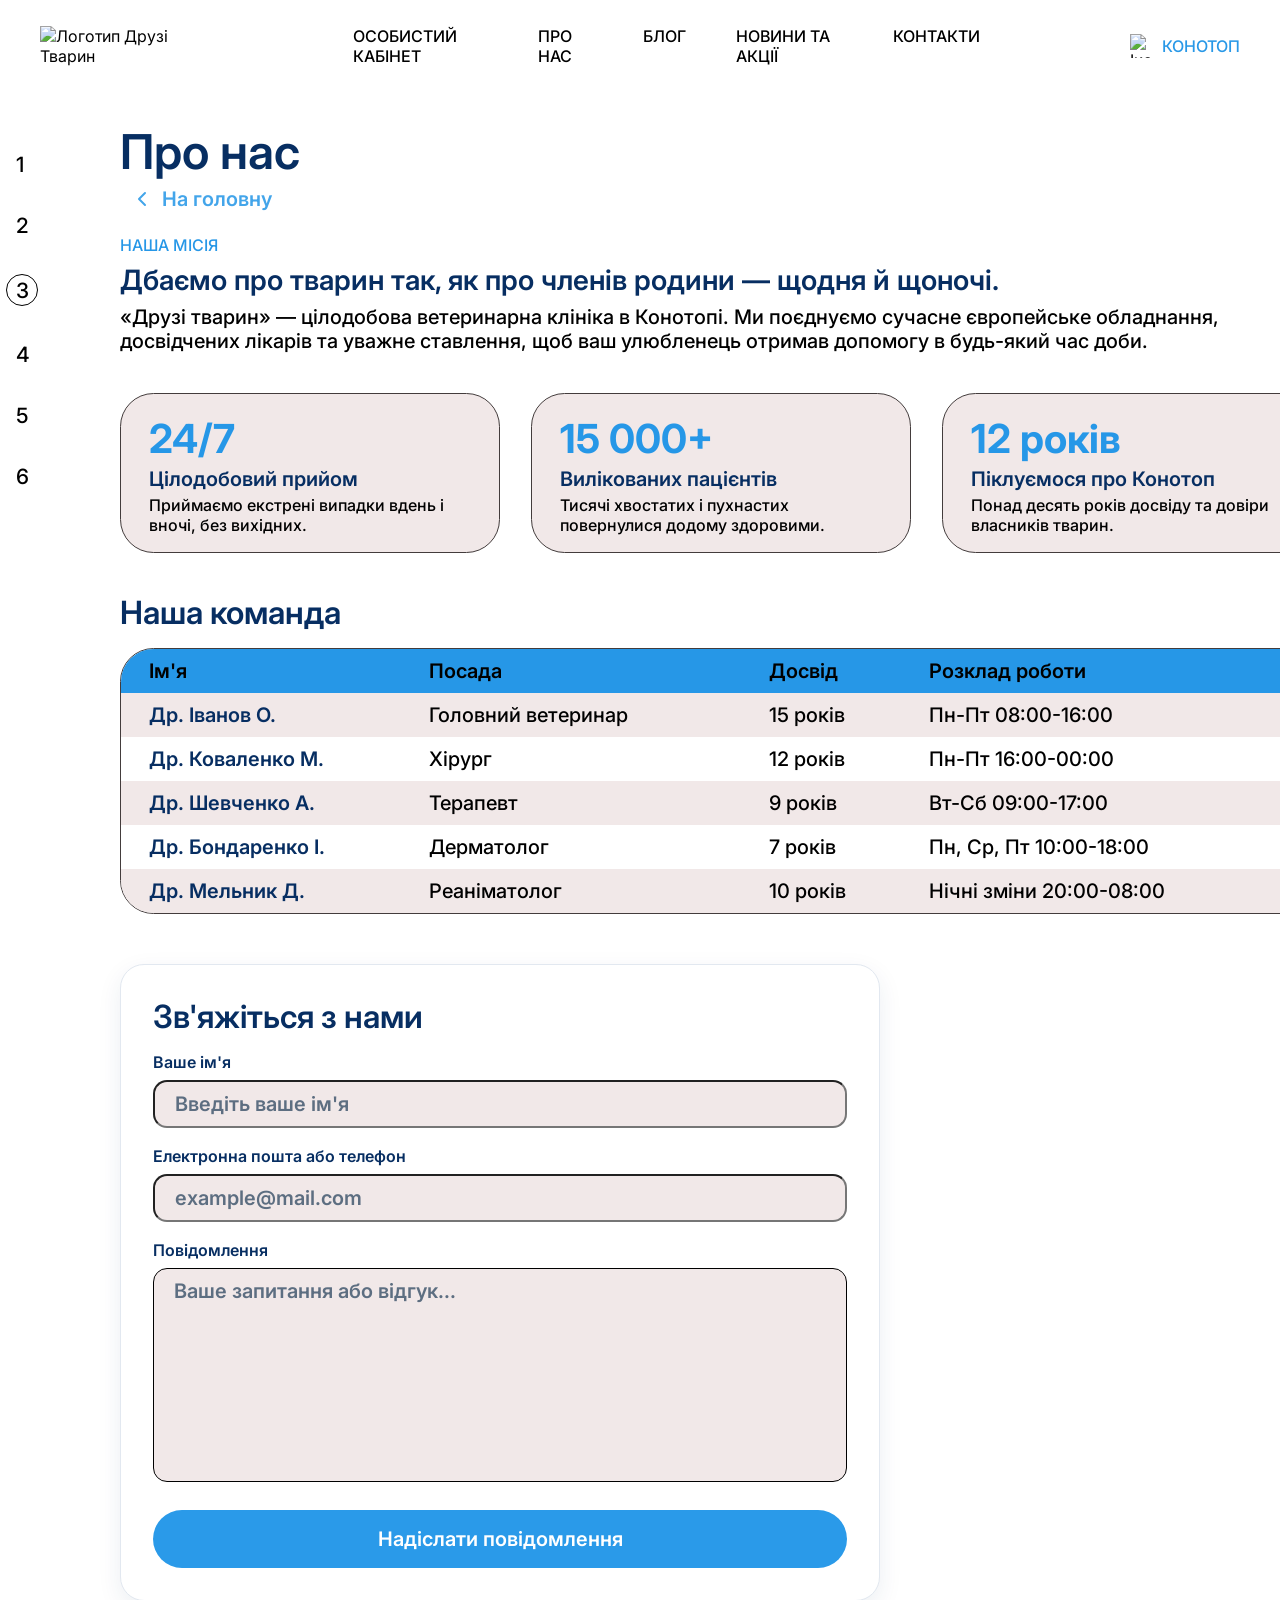
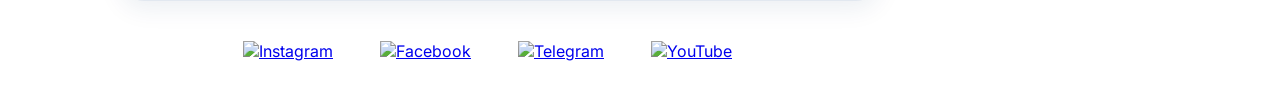
==== Lab з веб-дизайну/about.html @ 3759b16b "Add files via upload" ====
<!DOCTYPE html>
<html lang="uk">

<head>
  <meta charset="UTF-8">
  <meta name="viewport" content="width=device-width, initial-scale=1.0">
  <title>Про нас | Друзі Тварин</title>
  <link href="https://fonts.googleapis.com/css2?family=Inter:wght@500;600;700&display=swap" rel="stylesheet">
  <link rel="stylesheet" href="style.css">
</head>

<body>

  <!-- Шапка сайту (повністю ідентична головній сторінці) -->
  <header class="header">
    <div class="logo">
      <img src="logo.png" alt="Логотип Друзі Тварин">
    </div>
    <nav class="navigation">
      <ul>
        <li><a href="#">ОСОБИСТИЙ КАБІНЕТ</a></li>
        <li><a href="about.html">ПРО НАС</a></li>
        <li><a href="#">БЛОГ</a></li>
        <li><a href="#">НОВИНИ ТА АКЦІЇ</a></li>
        <li><a href="contacts.html">КОНТАКТИ</a></li>
      </ul>
    </nav>
    <div class="location">
      <img src="location-icon.png" alt="Іконка локації">
      <a href="#">КОНОТОП</a>
    </div>
  </header>

  <!-- Основний контент сторінки "Про нас" -->
  <main class="about-container">
<!-- Бокове меню (пагінація) -->
<aside class="sidebar">
  <nav>
    <ul>
      <li><a href="index.html">1</a></li>
      <li><a href="page2.html">2</a></li>
      <li class="circle is-active"><a href="about.html">3</a></li>
      <li><a href="contacts.html">4</a></li>
      <li><a href="recording.html">5</a></li>
      <li><a href="#">6</a></li>
    </ul>
  </nav>
</aside>
    <h1 class="page-title">Про нас</h1>

    <!-- Кнопка назад -->
    <a href="index.html" class="back-link">
      <!-- Векторна стрілочка з Figma -->
      <svg width="24" height="24" viewBox="0 0 24 24" fill="none" xmlns="http://www.w3.org/2000/svg">
        <path d="M15 18L9 12L15 6" stroke="#43A5EA" stroke-width="2" stroke-linecap="round" stroke-linejoin="round" />
      </svg>
      На головну
    </a>

    <!-- Секція: Наша місія -->
    <section class="mission-section">
      <span class="mission-label">НАША МІСІЯ</span>
      <h2 class="mission-heading">Дбаємо про тварин так, як про членів родини — щодня й щоночі.</h2>
      <p class="mission-text">«Друзі тварин» — цілодобова ветеринарна клініка в Конотопі. Ми поєднуємо сучасне
        європейське обладнання, досвідчених лікарів та уважне ставлення, щоб ваш улюбленець отримав допомогу в будь-який
        час доби.</p>
    </section>

    <!-- Секція: Факти (3 картки) -->
    <section class="facts-section">
      <div class="fact-card">
        <span class="fact-num">24/7</span>
        <h3 class="fact-title">Цілодобовий прийом</h3>
        <p class="fact-desc">Приймаємо екстрені випадки вдень і вночі, без вихідних.</p>
      </div>
      <div class="fact-card">
        <span class="fact-num">15 000+</span>
        <h3 class="fact-title">Вилікованих пацієнтів</h3>
        <p class="fact-desc">Тисячі хвостатих і пухнастих повернулися додому здоровими.</p>
      </div>
      <div class="fact-card">
        <span class="fact-num">12 років</span>
        <h3 class="fact-title">Піклуємося про Конотоп</h3>
        <p class="fact-desc">Понад десять років досвіду та довіри власників тварин.</p>
      </div>
    </section>

    <!-- Секція: Команда (Таблиця для Лабораторної №6) -->
    <section class="team-section">
      <h2 class="team-heading">Наша команда</h2>
      <table class="team-table">
        <thead>
          <tr>
            <th>Ім'я</th>
            <th>Посада</th>
            <th>Досвід</th>
            <th>Розклад роботи</th>
          </tr>
        </thead>
        <tbody>
          <tr>
            <td class="doc-name">Др. Іванов О.</td>
            <td>Головний ветеринар</td>
            <td>15 років</td>
            <td>Пн-Пт 08:00-16:00</td>
          </tr>
          <tr>
            <td class="doc-name">Др. Коваленко М.</td>
            <td>Хірург</td>
            <td>12 років</td>
            <td>Пн-Пт 16:00-00:00</td>
          </tr>
          <tr>
            <td class="doc-name">Др. Шевченко А.</td>
            <td>Терапевт</td>
            <td>9 років</td>
            <td>Вт-Сб 09:00-17:00</td>
          </tr>
          <tr>
            <td class="doc-name">Др. Бондаренко І.</td>
            <td>Дерматолог</td>
            <td>7 років</td>
            <td>Пн, Ср, Пт 10:00-18:00</td>
          </tr>
          <tr>
            <td class="doc-name">Др. Мельник Д.</td>
            <td>Реаніматолог</td>
            <td>10 років</td>
            <td>Нічні зміни 20:00-08:00</td>
          </tr>
        </tbody>
      </table>
    </section>
<section class="contact-us-box">
  <h2 class="team-heading">Зв'яжіться з нами</h2>
  <form action="#" method="post" class="contact-us-form">
    <div class="form-group">
      <label for="contact-name">Ваше ім'я</label>
      <input type="text" id="contact-name" name="contact-name" class="form-field" placeholder="Введіть ваше ім'я"
        required>
    </div>
    <div class="form-group">
      <label for="contact-email">Електронна пошта або телефон</label>
      <input type="text" id="contact-email" name="contact-email" class="form-field" placeholder="example@mail.com"
        required>
    </div>
    <div class="form-group">
      <label for="contact-msg">Повідомлення</label>
      <textarea id="contact-msg" name="contact-msg" class="form-field field-problem"
        placeholder="Ваше запитання або відгук..." required></textarea>
    </div>
    <button type="submit" class="btn-primary submit-btn">Надіслати повідомлення</button>
  </form>
</section>
  </main>

  <!-- Підвал із соцмережами -->
  <footer class="footer-socials about-footer">
<ul>
  <li><a href="https://www.instagram.com/" target="_blank"><img src="instagram-icon.png" alt="Instagram"></a></li>
  <li><a href="https://www.facebook.com/" target="_blank"><img src="facebook-icon.png" alt="Facebook"></a></li>
  <li><a href="https://t.me/" target="_blank"><img src="telegram-icon.png" alt="Telegram"></a></li>
  <li><a href="https://www.youtube.com/" target="_blank"><img src="youtube-icon.png" alt="YouTube"></a></li>
</ul>
  </footer>

</body>

</html>
---- Lab з веб-дизайну/style.css ----
/* ==========================================================
   БАЗОВІ НАЛАШТУВАННЯ ТА ШРИФТИ
   ========================================================== */
@import url('https://fonts.googleapis.com/css2?family=Inter:wght@500;600;700&display=swap');

* {
  margin: 0;
  padding: 0;
  box-sizing: border-box;
}

body {
  font-family: 'Inter', sans-serif;
  background-color: #FFFFFF;
  color: #000000;
  max-width: 1440px;
  margin: 0 auto;
  min-height: 1024px;
  position: relative;
  overflow-x: hidden;
}

/* ==========================================================
   ШАПКА САЙТУ (HEADER) - СПІЛЬНА ДЛЯ ВСІХ СТОРІНОК
   ========================================================== */
.header {
  display: flex;
  justify-content: flex-start;
  /* Вирівнюємо весь вміст по лівому краю */
  align-items: center;
  padding: 26px 40px;
  width: 100%;
  gap: 150px;
  /* Збільшений відступ між логотипом та навігацією */
}

.logo img {
  width: 133px;
  height: 100px;
  object-fit: cover;
}

.header-right {
  display: flex;
  align-items: center;
  gap: 50px;
  /* Зменшений відступ між меню та іконкою локації */
}

.navigation ul {
  list-style-type: none;
  display: flex;
  gap: 50px;
}

.navigation a {
  text-decoration: none;
  font-size: 16px;
  font-weight: 500;
  color: #000000;
  text-transform: uppercase;
}

.navigation a:hover {
  color: #2697E7;
}

.location {
  display: flex;
  align-items: center;
  gap: 8px;
}

.location img {
  width: 24px;
  height: 24px;
}

.location a {
  text-decoration: none;
  font-size: 16px;
  font-weight: 500;
  color: #2898E7;
  text-transform: uppercase;
}

/* ==========================================================
   ПІДВАЛ ІЗ СОЦМЕРЕЖАМИ - СПІЛЬНИЙ КОД
   ========================================================== */
.footer-socials {
  position: absolute;
  bottom: 37px;
  left: 243px;
}

.footer-socials ul {
  list-style: none;
  display: flex;
  gap: 47px;
  align-items: center;
}

.footer-socials img {
  height: 50px;
  width: auto;
}

/* ==========================================================
   ОСНОВНИЙ КОНТЕНТ ТА БОКОВЕ МЕНЮ (СПІЛЬНЕ ДЛЯ СТОРІНОК З ЦИФРАМИ)
   ========================================================== */
.container {
  display: flex;
  padding-top: 30px;
  position: relative;
  width: 100%;
}

.sidebar {
  width: 120px;
  padding-left: 16px;
  padding-top: 30px;
  z-index: 10;
}

.sidebar nav ul {
  list-style: none;
  display: flex;
  flex-direction: column;
  gap: 36px;
  align-items: flex-start;
}

.sidebar a {
  text-decoration: none;
  font-size: 21px;
  font-weight: 500;
  color: #000000;
}

.circle.is-active {
  width: 32px;
  height: 32px;
  border: 1px solid #000000;
  border-radius: 50%;
  display: flex;
  justify-content: center;
  align-items: center;
  margin-left: -10px;
}

/* ==========================================================
   HERO СЕКЦІЯ (ГОЛОВНА СТОРІНКА)
   ========================================================== */
.hero-section {
  display: flex;
  width: 100%;
  justify-content: space-between;
}

.text-content {
  display: flex;
  flex-direction: column;
  gap: 14px;
  z-index: 2;
}

.text-content h1 {
  font-size: 64px;
  font-weight: 700;
  color: #072E62;
  line-height: 1.21;
}

.text-content h2 {
  font-size: 48px;
  font-weight: 600;
  color: #072C61;
  text-transform: uppercase;
  line-height: 1.21;
  margin-bottom: 20px;
}

/* СПІЛЬНА КНОПКА ЗАПИСАТИСЬ */
.btn-primary {
  display: flex;
  justify-content: center;
  align-items: center;
  width: 550px;
  height: 58px;
  background-color: #2A9AE9;
  color: #000000;
  text-decoration: none;
  font-size: 20px;
  font-weight: 500;
  border-radius: 33.5px;
  transition: background-color 0.2s ease;
  border: none;
  cursor: pointer;
  font-family: inherit;
}

.btn-primary:hover {
  background-color: #47ACF1;
}

.btn-primary:active {
  background-color: #1C78B9;
  border: 1.5px solid #000000;
}

.image-content {
  position: absolute;
  right: 0;
  top: 100px;
  z-index: 1;
}

.image-content img {
  width: 607px;
  height: auto;
}

/* ==========================================================
   СТОРІНКА "2 СТОРІНКА" (ОБЛАДНАННЯ)
   ========================================================== */
.equipment-section {
  display: flex;
  width: 100%;
  position: relative;
}

.equipment-text {
  display: flex;
  flex-direction: column;
  margin-top: 100px;
  z-index: 2;
}

.equipment-text h1 {
  font-size: 64px;
  font-weight: 500;
  color: #000000;
  line-height: 1.21;
  margin-bottom: 40px;
}

.equipment-btn {
  height: 60px;
  margin-left: -24px;
}

.equipment-image {
  position: absolute;
  right: -40px;
  top: -20px;
  z-index: 1;
}

.equipment-image img {
  width: 650px;
  height: auto;
}

/* ==========================================================
   СТОРІНКА "ПРО НАС" (ABOUT)
   ========================================================== */
.about-container {
  padding: 30px 120px 0 120px;
  position: relative;
  width: 100%;
}

.page-title {
  font-size: 48px;
  font-weight: 600;
  color: #072E62;
  margin-bottom: 6px;
}

.back-link {
  display: inline-flex;
  align-items: center;
  gap: 8px;
  font-size: 20px;
  font-weight: 600;
  color: #43A5EA;
  text-decoration: none;
  margin-left: 10px;
  margin-bottom: 24px;
}

.back-link:hover {
  color: #1D8CD7;
}
.mission-section {
  display: flex;
  flex-direction: column;
  gap: 8px;
  width: 1202px;
  margin-bottom: 16px;
  background: none;
}

.mission-label {
  font-size: 16px;
  font-weight: 500;
  color: #2697E7;
  text-transform: uppercase;
}

.mission-heading {
  font-size: 28px;
  font-weight: 600;
  color: #072E62;
  background: none;
}

.mission-text {
  font-size: 20px;
  font-weight: 500;
  color: #000000;
  background: none;
}

.facts-section {
  display: flex;
  gap: 31px;
  width: 1202px;
  margin-top: 40px;
  margin-bottom: 40px;
}

.fact-card {
  width: 380px;
  height: 160px;
  background-color: #F1E8E8;
  border: 1px solid #433C3C;
  border-radius: 33.5px;
  padding: 20px 28px;
  display: flex;
  flex-direction: column;
  gap: 4px;
}

.fact-num {
  font-size: 40px;
  font-weight: 700;
  color: #2697E7;
}

.fact-title {
  font-size: 20px;
  font-weight: 600;
  color: #072E62;
}

.fact-desc {
  font-size: 16px;
  font-weight: 500;
  color: #000000;
}

.team-section {
  width: 1202px;
}

.team-heading {
  font-size: 32px;
  font-weight: 600;
  color: #072E62;
  margin-bottom: 16px;
}

.team-table {
  width: 100%;
  border-collapse: separate;
  border-spacing: 0;
  border: 1px solid #433C3C;
  border-radius: 33.5px;
  overflow: hidden;
  background-color: #FFFFFF;
}

.team-table th,
.team-table td {
  height: 44px;
  padding: 0 16px 0 28px;
  text-align: left;
  font-size: 20px;
  color: #000000;
  font-weight: 500;
}

.team-table thead th {
  background-color: #2697E7 !important;
  font-weight: 600;
}

.team-table tbody tr:nth-child(odd) {
  background-color: #F1E8E8;
}

.team-table tbody tr:nth-child(even) {
  background-color: #FFFFFF;
}

.team-table tbody tr:hover {
  background-color: #e6e6e6;
}

.team-table .doc-name {
  font-weight: 600;
  color: #072E62;
  width: 280px;
}

.team-table td:nth-child(2) {
  width: 340px;
}

.team-table td:nth-child(3) {
  width: 160px;
}

.team-table td:nth-child(4) {
  width: 420px;
}

.about-footer {
  position: relative;
  bottom: auto;
  left: auto;
  margin-top: 40px;
  margin-left: 243px;
  margin-bottom: 40px;
}


/* ==========================================================
   СТОРІНКА "КОНТАКТИ" (CONTACTS)
   ========================================================== */
.contacts-container {
  padding: 30px 120px 0 120px;
  position: relative;
  width: 100%;
}

.contacts-wrapper {
  display: flex;
  justify-content: space-between;
  align-items: flex-start;
  margin-top: 40px;
  width: 1202px;
}

.contacts-info {
  display: flex;
  flex-direction: column;
  gap: 26px;
  width: 560px;
  font-style: normal;
}

.contact-item {
  display: flex;
  gap: 20px;
  align-items: flex-start;
}

.contact-icon {
  font-size: 24px;
  line-height: 1;
}

.contact-text {
  display: flex;
  flex-direction: column;
  gap: 4px;
}

.contact-label {
  font-size: 16px;
  font-weight: 500;
  color: #2697E7;
  text-transform: uppercase;
}

.contact-value {
  font-size: 24px;
  font-weight: 600;
  color: #072E62;
}

.contacts-btn {
  margin-top: 10px;
}

/* Додано відносне позиціонування для iframe */
.contacts-map {
  width: 602px;
  height: 399px;
  border: 1px solid #433C3C;
  border-radius: 33.5px;
  overflow: hidden;
  background-color: #F1E8E8;
  position: relative;
}

.contacts-map iframe {
  position: absolute;
  top: 0;
  left: 0;
  width: 100%;
  height: 100%;
  border: none;
}

.contacts-footer {
  position: relative;
  bottom: auto;
  left: auto;
  margin-top: 60px;
  margin-left: 243px;
  margin-bottom: 40px;
}

/* ==========================================================
   СТОРІНКА "ОФОРМЛЕННЯ ЗАМОВЛЕННЯ" (RECORDING)
   ========================================================== */
.order-container {
  padding: 30px 120px 0 120px;
  position: relative;
  width: 100%;
  display: flex;
  flex-direction: column;
  align-items: flex-start;
}

.order-title {
  font-size: 40px;
  font-weight: 500;
  color: #000000;
  margin-bottom: 20px;
}

.order-back {
  margin-bottom: 50px;
}

/*  Форма  вертикальна (у стовпчик) */
.order-form {
  display: flex;
  flex-direction: column;
  gap: 20px;
  width: 965px;
  margin-left: 10px;
}
.form-field {
  width: 100%;
  background-color: #F1E8E8;
  border-radius: 14px;
  padding: 10px 20px;
  font-family: 'Inter', sans-serif;
  font-size: 20px;
  font-weight: 600;
  color: #5A6571;
  outline: none;
}

.form-field::placeholder {
  color: #5D6E81;
}

.field-name {
  height: 61px;
  border: 1px solid #433C3C;
}

.field-time {
  height: 46px;
  border: 1px solid #000000;
}

.field-problem {
  height: 214px;
  border: 1px solid #000000;
  resize: none;
}

.order-footer {
  position: relative;
  bottom: auto;
  left: auto;
  margin-top: 200px;
  margin-left: 245px;
  margin-bottom: 40px;
}
/* ==========================================================
   ПОЗИЦІОНУВАННЯ САЙДБАРУ НА ІНШИХ СТОРІНКАХ
   ========================================================== */
.about-container .sidebar,
.contacts-container .sidebar,
.order-container .sidebar {
  position: absolute;
  left: 0;
  top: 30px;
  /* Вирівнюємо цифри по висоті заголовка сторінки */
}
/* Кнопка відправки форми */
.submit-btn {
  margin-top: 10px;
  width: 350px;
  /* Зробимо її трохи меншою за основну кнопку на головній */
  align-self: flex-start;
  /* Вирівнюємо по лівому краю форми */
}
/* ==========================================================
   ЛАБОРАТОРНА РОБОТА №7: БЛОКОВА МОДЕЛЬ CSS ТА ФОРМИ
   ========================================================== */

/* Вирівнюємо сайдбар навпроти заголовка */
.about-container .sidebar,
.contacts-container .sidebar,
.order-container .sidebar {
  top: 30px;
}

/* Контейнер форми за блоковою моделлю (padding, border, margin, box-shadow) */
.order-box,
.contact-us-box {
  width: 100%;
  max-width: 760px;
  margin: 10px 0 40px 10px;
  padding: 32px;
  background-color: #FFFFFF;
  border: 1px solid #E2E8F0;
  border-radius: 24px;
  box-shadow: 0 8px 24px rgba(7, 46, 98, 0.08);
}

.contact-us-box {
  margin-top: 50px;
  margin-left: 0;
}

.order-form,
.contact-us-form {
  display: flex;
  flex-direction: column;
  gap: 18px;
  width: 100%;
  margin-left: 0;
}

.form-group {
  display: flex;
  flex-direction: column;
  width: 100%;
}

/* Блокова модель для label (display: block, margin-bottom) */
.form-group label {
  display: block;
  margin-bottom: 8px;
  font-size: 16px;
  font-weight: 600;
  color: #072E62;
}

/* Додаткові стилі та анімація при фокусі й наведенні (Завдання №2 Лаби №7) */
.form-field {
  transition: border-color 0.3s ease, box-shadow 0.3s ease, transform 0.2s ease;
}

.form-field:focus {
  border-color: #2697E7;
  box-shadow: 0 0 0 4px rgba(38, 151, 231, 0.2);
  background-color: #FFFFFF;
}

.submit-btn {
  width: 100%;
  margin-top: 10px;
  color: #FFFFFF;
  font-weight: 600;
  transition: background-color 0.3s ease, transform 0.25s ease, box-shadow 0.25s ease;
}

.submit-btn:hover {
  background-color: #1D8CD7;
  transform: translateY(-3px);
  box-shadow: 0 6px 16px rgba(38, 151, 231, 0.35);
}

/* ==========================================================
   АДАПТИВНИЙ ДИЗАЙН ПІД МОБІЛЬНУ ВЕРСІЮ (MEDIA QUERIES)
   ========================================================== */

/* Планшети (до 1024px) */
@media (max-width: 1024px) {
  .header {
    gap: 30px;
    padding: 20px;
    flex-wrap: wrap;
    justify-content: space-between;
  }

  .navigation ul {
    gap: 20px;
    flex-wrap: wrap;
  }

  .about-container,
  .contacts-container,
  .order-container {
    padding: 30px 40px 0 80px;
  }

  .mission-section,
  .facts-section,
  .team-section,
  .contacts-wrapper,
  .order-form {
    width: 100%;
  }

  .facts-section {
    flex-wrap: wrap;
  }

  .fact-card {
    flex: 1 1 300px;
    width: auto;
  }

  .contacts-wrapper {
    flex-direction: column;
    gap: 30px;
  }

  .contacts-info,
  .contacts-map {
    width: 100%;
  }

  .image-content,
  .equipment-image {
    position: relative;
    top: 0;
    right: 0;
    margin-top: 30px;
  }

  .hero-section,
  .equipment-section {
    flex-direction: column;
    align-items: flex-start;
  }
}

/* ==========================================================
   ОНОВЛЕНИЙ МОБІЛЬНИЙ ДИЗАЙН (ДО 768px)
   ========================================================== */
@media (max-width: 768px) {
  body {
    min-height: auto;
    padding-bottom: 20px;
  }

 /* 1. Акуратна шапка (Ультракомпактна) */
 .header {
   display: flex;
   flex-direction: column;
   align-items: center;
   gap: 6px;
   /* Мінімальна відстань між елементами */
   padding: 8px 10px;
   /* Зменшили відступи зверху і знизу */
   background-color: #FFFFFF;
   border-bottom: 1px solid #F1E8E8;
 }

 .logo img {
   height: 50px;
   /* Жорстко обмежуємо висоту логотипа */
   width: auto;
   object-fit: contain;
 }

 .header-right {
   display: flex;
   flex-direction: column;
   align-items: center;
   gap: 8px;
   /* Менша відстань між меню і містом */
   width: 100%;
 }

  /* 2. Компактне меню (БЕЗ скролу) */
  .navigation {
    width: 100%;
    padding: 0;
  }

  .navigation ul {
    display: flex;
    flex-wrap: wrap;
    /* Дозволяє пунктам переноситись на новий рядок */
    justify-content: center;
    gap: 8px;
    width: 100%;
  }

  .navigation a {
    font-size: 13px;
    padding: 6px 12px;
    background-color: #F8FAFC;
    border: 1px solid #E2E8F0;
    border-radius: 16px;
    white-space: nowrap;
    /* Забороняє розрив слів усередині кнопок */
  }

  .location {
    gap: 6px;
    margin-top: 4px;
  }

  .location img {
    width: 18px;
    height: 18px;
  }

  .location a {
    font-size: 14px;
  }

  /* 3. Головний контент та відступи */
  .container,
  .about-container,
  .contacts-container,
  .order-container {
    flex-direction: column;
    padding: 20px 16px;
  }

  /* 4. Акуратні цифри-пагінація */
  .sidebar,
  .about-container .sidebar,
  .contacts-container .sidebar,
  .order-container .sidebar {
    position: static;
    width: 100%;
    padding: 0;
    margin-bottom: 24px;
  }

  .sidebar nav ul {
    flex-direction: row;
    justify-content: center;
    gap: 12px;
  }

  .sidebar a {
    font-size: 16px;
  }

  .circle.is-active {
    width: 32px;
    height: 32px;
    margin-left: 0;
  }

  /* 5. Тексти та заголовки */
  .text-content {
    align-items: center;
    text-align: center;
    gap: 12px;
  }

  .text-content h1,
  .equipment-text h1 {
    font-size: 32px;
    line-height: 1.25;
    margin-bottom: 4px;
  }

  .text-content h2 {
    font-size: 20px;
    margin-bottom: 16px;
  }

  .page-title,
  .order-title {
    font-size: 28px;
    margin-bottom: 12px;
  }

  .back-link {
    font-size: 16px;
    margin-bottom: 20px;
    margin-left: 0;
  }

  /* 6. Кнопки та картинки */
  .btn-primary,
  .equipment-btn,
  .submit-btn {
    width: 100%;
    max-width: 100%;
    height: 52px;
    font-size: 18px;
    margin: 0;
    border-radius: 16px;
  }

  .image-content,
  .equipment-image {
    position: static;
    width: 100%;
    display: flex;
    justify-content: center;
    margin-top: 30px;
  }

  .image-content img,
  .equipment-image img {
    width: 100%;
    max-width: 350px;
    height: auto;
  }

  /* 7. Картки, таблиця, форма */
  .mission-section {
    width: 100%;
  }

  .mission-heading {
    font-size: 22px;
  }

  .mission-text {
    font-size: 16px;
  }

  .facts-section {
    flex-direction: column;
    gap: 16px;
    width: 100%;
    margin: 24px 0;
  }

  .fact-card {
    width: 100%;
    height: auto;
    padding: 20px;
    border-radius: 20px;
  }

  .fact-num {
    font-size: 32px;
  }

  .fact-title {
    font-size: 18px;
  }

  .team-section {
    width: 100%;
    overflow-x: auto;
  }

  .team-heading {
    font-size: 24px;
  }

  .team-table {
    border-radius: 16px;
  }

  .team-table th,
  .team-table td {
    font-size: 14px;
    padding: 10px 12px;
    height: 40px;
    white-space: nowrap;
  }

  .contacts-wrapper {
    flex-direction: column;
    gap: 24px;
    width: 100%;
    margin-top: 20px;
  }

  .contacts-info {
    width: 100%;
    gap: 16px;
  }

  .contact-value {
    font-size: 20px;
  }

  .contacts-map {
    width: 100%;
    height: 280px;
    border-radius: 20px;
  }

  .order-box,
  .contact-us-box {
    padding: 24px 16px;
    border-radius: 18px;
    margin: 10px 0 24px 0;
  }

  .form-field {
    font-size: 16px;
    padding: 12px 16px;
  }

  .field-name,
  .field-time {
    height: 50px;
  }

  .field-problem {
    height: 140px;
  }

  /* 8. Соцмережі */
  .footer-socials,
  .about-footer,
  .contacts-footer,
  .order-footer {
    position: static;
    margin: 30px 0 10px 0;
    display: flex;
    justify-content: center;
    width: 100%;
  }

  .footer-socials ul {
    gap: 24px;
  }

  .footer-socials img {
    height: 40px;
  }
}
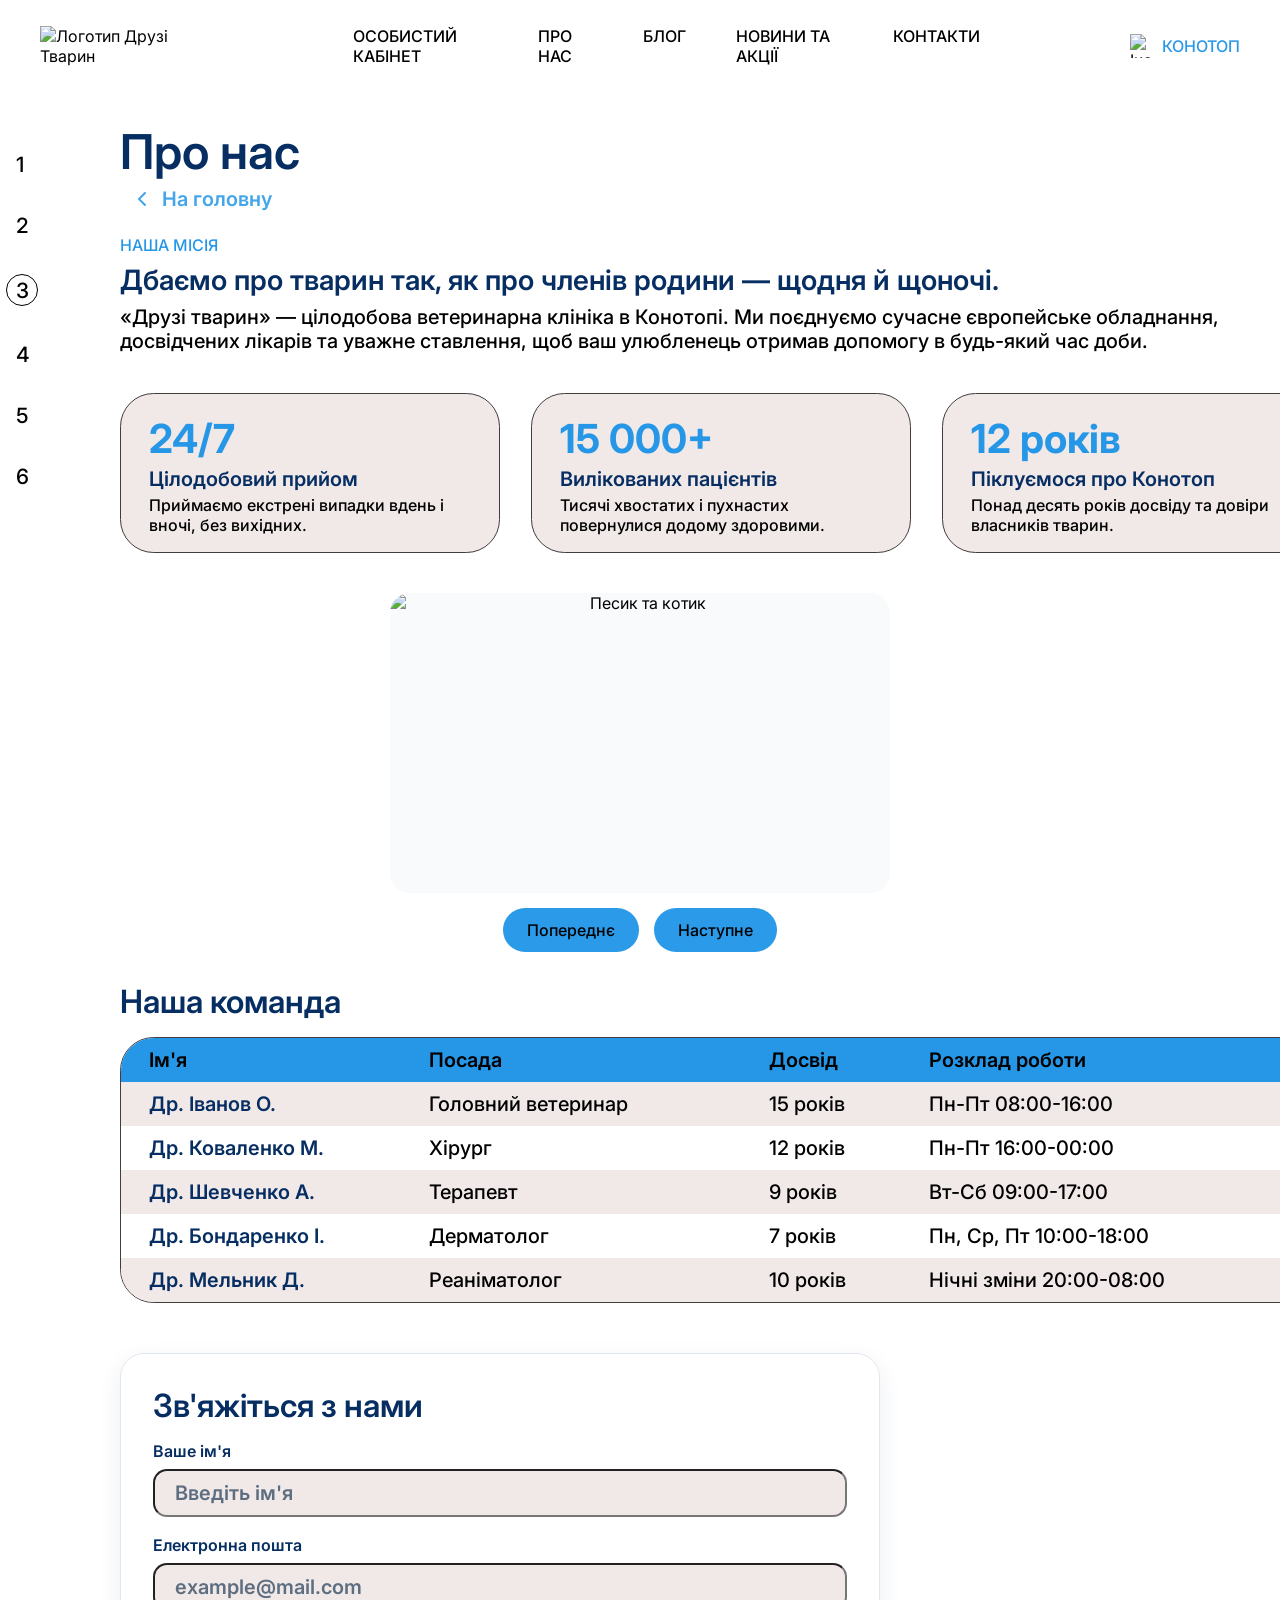
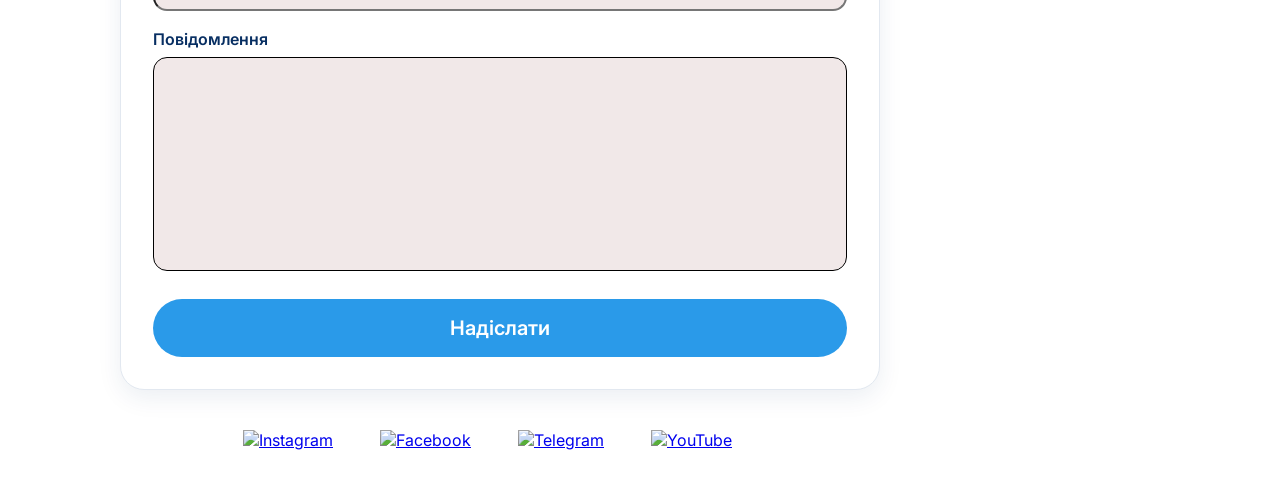
==== commit 8a09ff9c: "Add files via upload" ====
--- a/Lab з веб-дизайну/about.html
+++ b/Lab з веб-дизайну/about.html
@@ -10,7 +10,7 @@
 </head>
 
 <body>
-
+<script src="script/script.js"></script>
   <!-- Шапка сайту (повністю ідентична головній сторінці) -->
   <header class="header">
     <div class="logo">
@@ -84,8 +84,20 @@
         <p class="fact-desc">Понад десять років досвіду та довіри власників тварин.</p>
       </div>
     </section>
+<!-- Інтерактивний слайдер  -->
+<div class="slider-container">
+  <div id="imageSlider">
+    <img src="image1.png" alt="Песик та котик" class="slide">
+    <img src="image2.png" alt="Ветеринар з собакою" class="slide">
+    <img src="image3.png" alt="Ветеринарна аптечка" class="slide">
+  </div>
 
-    <!-- Секція: Команда (Таблиця для Лабораторної №6) -->
+  <div class="slider-controls">
+    <button id="prevBtn" type="button" class="btn-primary">Попереднє</button>
+    <button id="nextBtn" type="button" class="btn-primary">Наступне</button>
+  </div>
+</div>
+    <!-- Секція: Команда  -->
     <section class="team-section">
       <h2 class="team-heading">Наша команда</h2>
       <table class="team-table">
@@ -133,23 +145,20 @@
     </section>
 <section class="contact-us-box">
   <h2 class="team-heading">Зв'яжіться з нами</h2>
-  <form action="#" method="post" class="contact-us-form">
+  <form id="contactForm" class="contact-us-form">
     <div class="form-group">
-      <label for="contact-name">Ваше ім'я</label>
-      <input type="text" id="contact-name" name="contact-name" class="form-field" placeholder="Введіть ваше ім'я"
-        required>
+      <label for="name">Ваше ім'я</label>
+      <input type="text" id="name" name="name" class="form-field" placeholder="Введіть ім'я" required>
     </div>
     <div class="form-group">
-      <label for="contact-email">Електронна пошта або телефон</label>
-      <input type="text" id="contact-email" name="contact-email" class="form-field" placeholder="example@mail.com"
-        required>
+      <label for="email">Електронна пошта</label>
+      <input type="email" id="email" name="email" class="form-field" placeholder="example@mail.com" required>
     </div>
     <div class="form-group">
-      <label for="contact-msg">Повідомлення</label>
-      <textarea id="contact-msg" name="contact-msg" class="form-field field-problem"
-        placeholder="Ваше запитання або відгук..." required></textarea>
+      <label for="message">Повідомлення</label>
+      <textarea id="message" name="message" class="form-field field-problem" required></textarea>
     </div>
-    <button type="submit" class="btn-primary submit-btn">Надіслати повідомлення</button>
+    <button type="submit" class="btn-primary submit-btn">Надіслати</button>
   </form>
 </section>
   </main>
--- a/Lab з веб-дизайну/style.css
+++ b/Lab з веб-дизайну/style.css
@@ -691,7 +691,145 @@
   transform: translateY(-3px);
   box-shadow: 0 6px 16px rgba(38, 151, 231, 0.35);
 }
-
+/* =========================================
+   СТИЛІ ДЛЯ СЛАЙДЕРА (Лабораторна 8-9)
+   ========================================= */
+.slider-container {
+    width: 100%;
+    max-width: 500px;
+    margin: 30px auto;
+    text-align: center;
+}
+
+#imageSlider {
+    width: 100%;
+    height: 300px; 
+    display: flex;
+    justify-content: center;
+    align-items: center;
+    overflow: hidden;
+    border-radius: 20px;
+    background-color: #F8FAFC;
+    margin-bottom: 15px;
+}
+
+.slide {
+    width: 100%;
+    height: 100%;
+    object-fit: contain; 
+    display: none; 
+}
+
+.slide:first-child {
+    display: block; /* Перша картинка видима одразу */
+}
+
+.slider-controls {
+    display: flex;
+    justify-content: center;
+    gap: 15px;
+}
+
+.slider-controls button {
+    width: auto;
+    padding: 10px 24px;
+    font-size: 16px;
+    height: 44px;
+    cursor: pointer;
+}
+/* =========================================
+   СТИЛІ ДЛЯ СЛАЙДЕРА (Лабораторна 8-9)
+   ========================================= */
+.slider-container {
+    width: 100%;
+    max-width: 500px;
+    margin: 30px auto;
+    text-align: center;
+}
+
+#imageSlider {
+    width: 100%;
+    height: 300px; 
+    display: flex;
+    justify-content: center;
+    align-items: center;
+    overflow: hidden;
+    border-radius: 20px;
+    background-color: #F8FAFC;
+    margin-bottom: 15px;
+}
+
+.slide {
+    width: 100%;
+    height: 100%;
+    object-fit: contain; 
+    display: none; 
+}
+
+.slide:first-child {
+    display: block; /* Перша картинка видима одразу */
+}
+
+.slider-controls {
+    display: flex;
+    justify-content: center;
+    gap: 15px;
+}
+
+.slider-controls button {
+    width: auto;
+    padding: 10px 24px;
+    font-size: 16px;
+    height: 44px;
+    cursor: pointer;
+}
+/* =========================================
+   СТИЛІ ДЛЯ СЛАЙДЕРА (Лабораторна 8-9)
+   ========================================= */
+.slider-container {
+  width: 100%;
+  max-width: 500px;
+  margin: 30px auto;
+  text-align: center;
+}
+
+#imageSlider {
+  width: 100%;
+  height: 300px;
+  display: flex;
+  justify-content: center;
+  align-items: center;
+  overflow: hidden;
+  border-radius: 20px;
+  background-color: #F8FAFC;
+  margin-bottom: 15px;
+}
+
+.slide {
+  width: 100%;
+  height: 100%;
+  object-fit: contain;
+  display: none;
+}
+
+.slide:first-child {
+  display: block;
+  /* Перша картинка видима одразу */
+}
+
+.slider-controls {
+  display: flex;
+  justify-content: center;
+  gap: 15px;
+}
+
+.slider-controls button {
+  width: auto;
+  padding: 10px 24px;
+  font-size: 16px;
+  height: 44px;
+  cursor: pointer;
+}
 /* ==========================================================
    АДАПТИВНИЙ ДИЗАЙН ПІД МОБІЛЬНУ ВЕРСІЮ (MEDIA QUERIES)
    ========================================================== */
